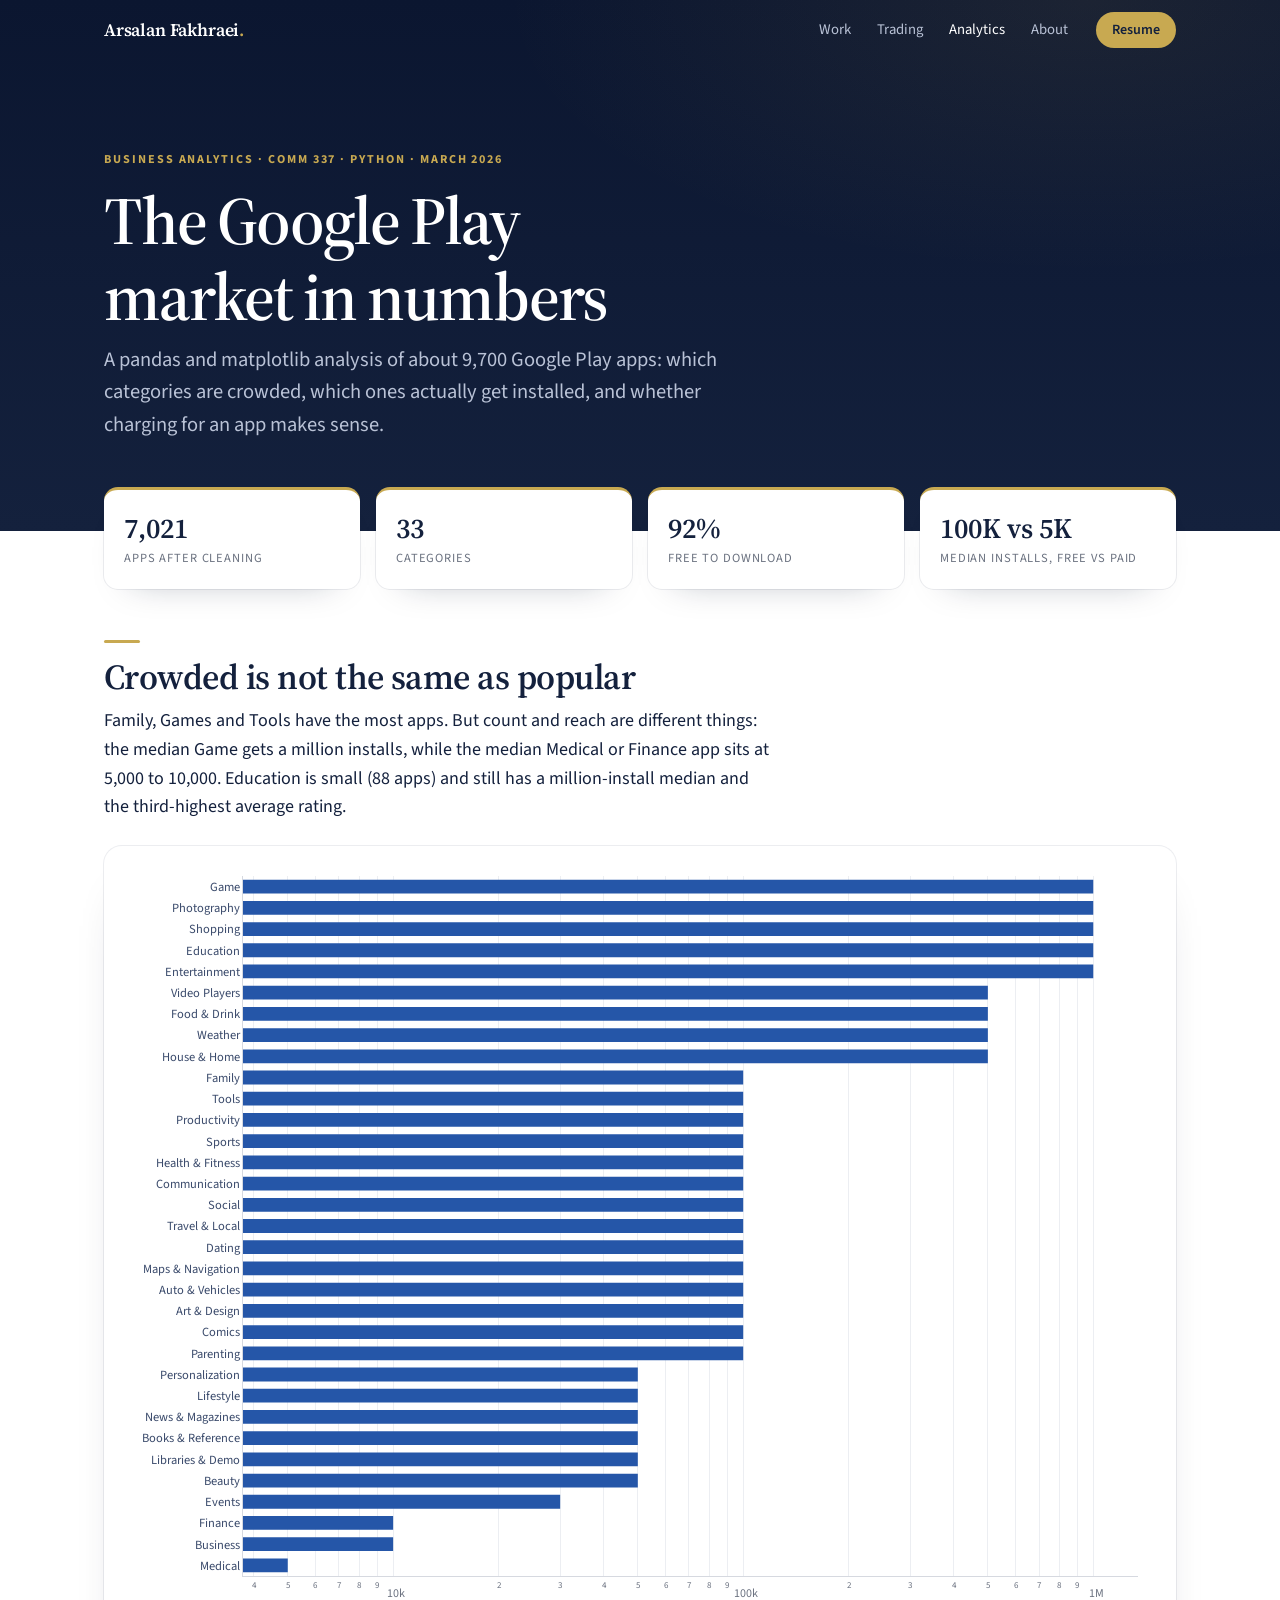
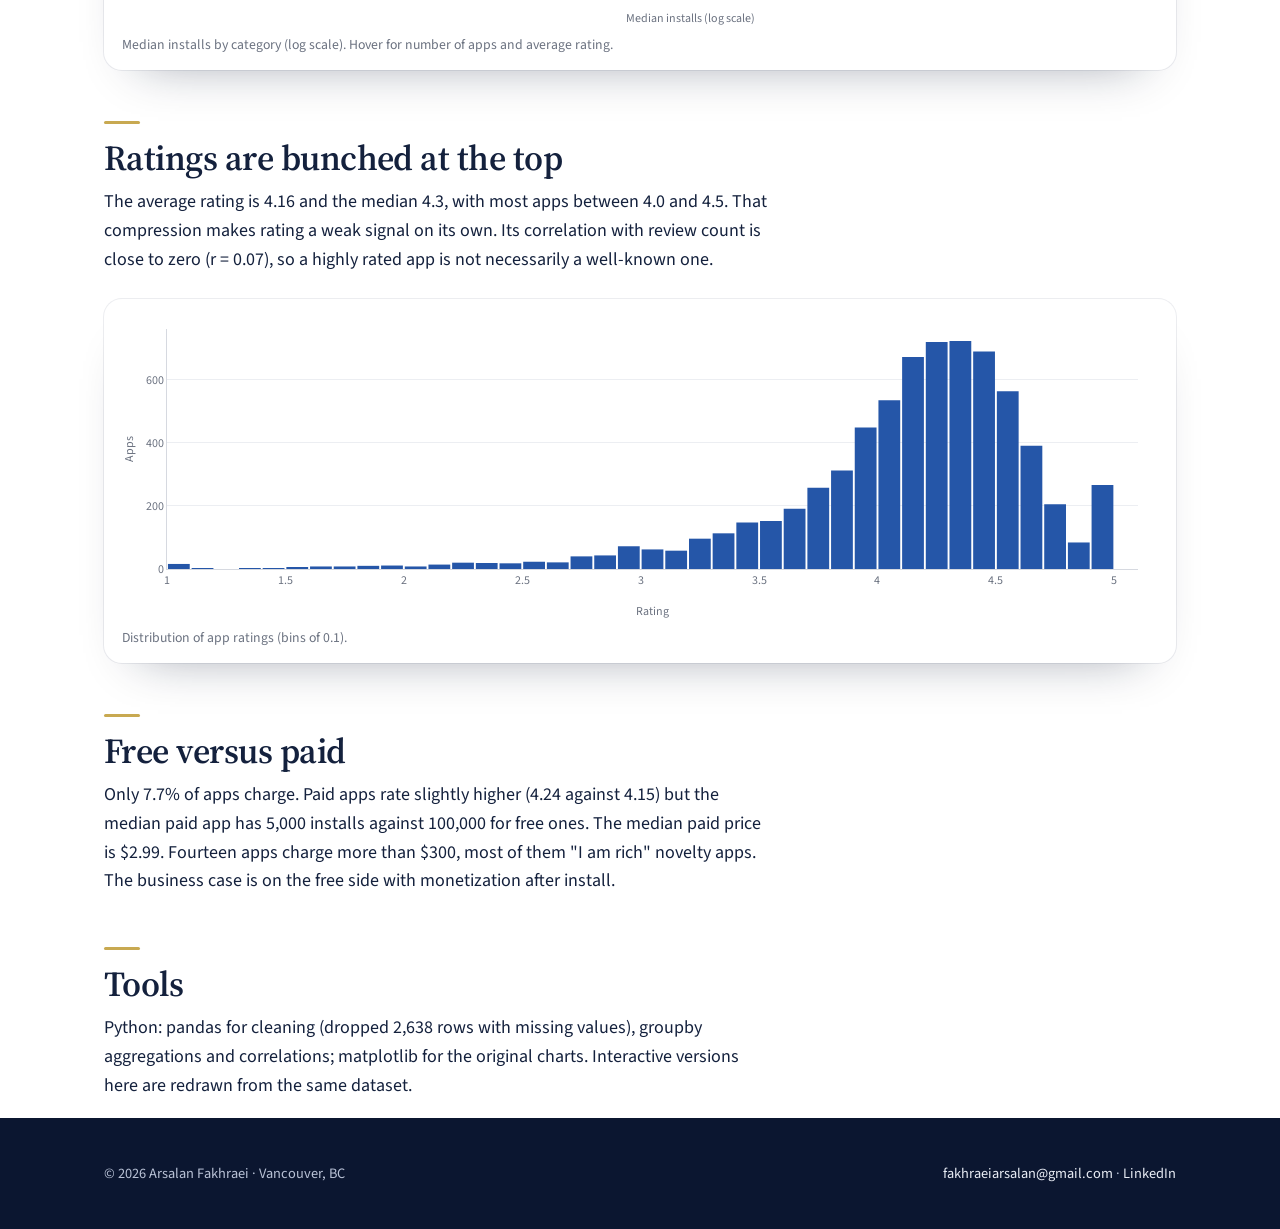
==== work/google-play-market.html @ 37db87f2 "Add files via upload" ====
<!DOCTYPE html>
<html lang="en">
<head>
<meta charset="utf-8">
<meta name="viewport" content="width=device-width,initial-scale=1,viewport-fit=cover">
<meta name="theme-color" content="#0b1630">
<link rel="preconnect" href="https://fonts.googleapis.com">
<link rel="preconnect" href="https://fonts.gstatic.com" crossorigin>
<link href="https://fonts.googleapis.com/css2?family=Source+Serif+4:opsz,wght@8..60,400;8..60,600&family=Source+Sans+3:wght@400;600;700&display=swap" rel="stylesheet">
<title>The Google Play market in numbers — Arsalan Fakhraei</title>
<meta name="description" content="Python analysis of Google Play apps: categories, installs, ratings and pricing.">
<link rel="icon" href="data:image/svg+xml,%3Csvg xmlns='http://www.w3.org/2000/svg' viewBox='0 0 64 64'%3E%3Crect width='64' height='64' rx='14' fill='%2314213d'/%3E%3Ctext x='32' y='42' font-family='Georgia,serif' font-size='28' font-weight='700' text-anchor='middle' fill='%23c8a951'%3EAF%3C/text%3E%3C/svg%3E">
<link rel="stylesheet" href="/css/site.css">
<script>document.documentElement.classList.add('js')</script>
<script src="/assets/js/site.js" defer></script>
<script src="/assets/js/plotly-2.35.2.min.js"></script>
<script src="/assets/js/charts.js"></script>
</head>
<body>
<header class="nav"><div class="nav-in"><a class="brand" href="/">Arsalan Fakhraei<span class="dot">.</span></a><nav class="links" aria-label="Main"><a href="/#work">Work</a><a href="/work/trading-system.html">Trading</a><a href="/#analytics" class="active">Analytics</a><a href="/#about">About</a></nav><a class="nav-cta" href="/assets/pdf/Arsalan_Fakhraei_Resume.pdf" target="_blank">Resume</a><button class="menu" aria-label="Open menu" aria-expanded="false"><span></span><span></span><span></span></button></div></header>
<main class="wrap">
<div class="page-title"><div class="kicker">Business analytics · COMM 337 · Python · March 2026</div>
<h1>The Google Play market in numbers</h1>
<p class="lead">A pandas and matplotlib analysis of about 9,700 Google Play apps: which categories are crowded, which ones actually get installed, and whether charging for an app makes sense.</p></div>

<div class="facts"><div><b>7,021</b><span>Apps after cleaning</span></div><div><b>33</b><span>Categories</span></div><div><b>92%</b><span>Free to download</span></div><div><b>100K vs 5K</b><span>Median installs, free vs paid</span></div></div>

<h2>Crowded is not the same as popular</h2>
<p>Family, Games and Tools have the most apps. But count and reach are different things: the median Game gets a million installs, while the median Medical or Finance app sits at 5,000 to 10,000. Education is small (88 apps) and still has a million-install median and the third-highest average rating.</p>
<figure class="chart"><div id="ap-cat" style="height:760px"></div><figcaption>Median installs by category (log scale). Hover for number of apps and average rating.</figcaption></figure>

<h2>Ratings are bunched at the top</h2>
<p>The average rating is 4.16 and the median 4.3, with most apps between 4.0 and 4.5. That compression makes rating a weak signal on its own. Its correlation with review count is close to zero (r = 0.07), so a highly rated app is not necessarily a well-known one.</p>
<figure class="chart"><div id="ap-hist" style="height:300px"></div><figcaption>Distribution of app ratings (bins of 0.1).</figcaption></figure>

<h2>Free versus paid</h2>
<p>Only 7.7% of apps charge. Paid apps rate slightly higher (4.24 against 4.15) but the median paid app has 5,000 installs against 100,000 for free ones. The median paid price is $2.99. Fourteen apps charge more than $300, most of them "I am rich" novelty apps. The business case is on the free side with monetization after install.</p>

<h2>Tools</h2>
<p>Python: pandas for cleaning (dropped 2,638 rows with missing values), groupby aggregations and correlations; matplotlib for the original charts. Interactive versions here are redrawn from the same dataset.</p>

<script>
const DATA={"cat":[{"Category":"Art & Design","n":58,"med":100000.0,"r":4.38},{"Category":"Auto & Vehicles","n":63,"med":100000.0,"r":4.15},{"Category":"Beauty","n":37,"med":50000.0,"r":4.29},{"Category":"Books & Reference","n":141,"med":50000.0,"r":4.32},{"Category":"Business","n":222,"med":10000.0,"r":4.1},{"Category":"Comics","n":47,"med":100000.0,"r":4.17},{"Category":"Communication","n":188,"med":100000.0,"r":4.08},{"Category":"Dating","n":122,"med":100000.0,"r":3.96},{"Category":"Education","n":88,"med":1000000.0,"r":4.37},{"Category":"Entertainment","n":64,"med":1000000.0,"r":4.15},{"Category":"Events","n":38,"med":30000.0,"r":4.48},{"Category":"Family","n":1511,"med":100000.0,"r":4.18},{"Category":"Finance","n":258,"med":10000.0,"r":4.1},{"Category":"Food & Drink","n":72,"med":500000.0,"r":4.11},{"Category":"Game","n":832,"med":1000000.0,"r":4.24},{"Category":"Health & Fitness","n":191,"med":100000.0,"r":4.19},{"Category":"House & Home","n":50,"med":500000.0,"r":4.13},{"Category":"Libraries & Demo","n":60,"med":50000.0,"r":4.2},{"Category":"Lifestyle","n":269,"med":50000.0,"r":4.09},{"Category":"Maps & Navigation","n":94,"med":100000.0,"r":4.01},{"Category":"Medical","n":266,"med":5000.0,"r":4.16},{"Category":"News & Magazines","n":154,"med":50000.0,"r":4.14},{"Category":"Parenting","n":44,"med":100000.0,"r":4.35},{"Category":"Personalization","n":274,"med":50000.0,"r":4.32},{"Category":"Photography","n":204,"med":1000000.0,"r":4.11},{"Category":"Productivity","n":223,"med":100000.0,"r":4.13},{"Category":"Shopping","n":146,"med":1000000.0,"r":4.21},{"Category":"Social","n":156,"med":100000.0,"r":4.26},{"Category":"Sports","n":221,"med":100000.0,"r":4.2},{"Category":"Tools","n":625,"med":100000.0,"r":4.01},{"Category":"Travel & Local","n":141,"med":100000.0,"r":4.01},{"Category":"Video Players","n":112,"med":500000.0,"r":4.02},{"Category":"Weather","n":50,"med":500000.0,"r":4.24}],"hist":[16,1,0,3,3,4,8,8,10,11,8,14,20,19,18,23,21,40,43,72,62,58,96,113,147,152,191,257,312,448,534,671,719,722,689,563,390,205,84,266,0]};

(function(){
 const c=[...DATA.cat].sort((a,b)=>a.med-b.med||a.n-b.n);
 hbar('ap-cat',{y:c.map(d=>d.Category),x:c.map(d=>d.med),color:C.blue,log:true,
   hover:c.map(d=>`<b>${d.Category}</b><br>median ${d.med.toLocaleString()} installs<br>${d.n} apps · avg rating ${d.r.toFixed(2)}`),
   xtitle:'Median installs (log scale)'});
 const bins=DATA.hist.map((v,i)=>(1+i*0.1+0.05).toFixed(2));
 vbar('ap-hist',{x:bins,y:DATA.hist,color:C.blue,hover:DATA.hist.map((v,i)=>`rating ${(1+i*0.1).toFixed(1)}–${(1.1+i*0.1).toFixed(1)}<br>${v} apps`),ytitle:'Apps',xtitle:'Rating',numeric:true});
})();

</script>
</main>
<footer><div class="wrap"><span>© 2026 Arsalan Fakhraei · Vancouver, BC</span><span><a href="mailto:fakhraeiarsalan@gmail.com">fakhraeiarsalan@gmail.com</a> · <a href="https://www.linkedin.com/in/arsalan-fakhraei/" target="_blank" rel="noopener">LinkedIn</a></span></div></footer>
</body>
</html>
---- css/site.css ----
/* arsalanfakhraei.ca — navy & gold */
:root{
  --navy:#14213d;--navy-deep:#0b1630;--navy-2:#1c2c50;
  --gold:#c8a951;--gold-light:#e3cf8f;--gold-ink:#8a6d1f;
  --ink:#14213d;--ink-2:#3a4a6b;--muted:#6b7280;
  --line:#e3e6ec;--bg:#ffffff;--bg-2:#f5f5f7;
  --on-navy:#e9edf5;--on-navy-2:#b9c2d6;
  --accent:#0b3d91;
  --max:1120px;--r:18px;
  --ease:cubic-bezier(.22,.61,.36,1);
}
*{box-sizing:border-box}
html{scroll-behavior:smooth;-webkit-text-size-adjust:100%}
body{margin:0;font-family:"Source Sans 3","Segoe UI",Helvetica,Arial,sans-serif;font-size:18px;line-height:1.6;color:var(--ink);background:var(--bg);-webkit-font-smoothing:antialiased;overflow-x:hidden}
h1,h2,h3{font-family:"Source Serif 4",Georgia,"Times New Roman",serif;line-height:1.12;margin:0 0 .6rem;color:var(--ink);letter-spacing:-.015em}
h1{font-size:clamp(2.4rem,5.2vw,4rem);font-weight:600}
h2{font-size:clamp(1.6rem,2.8vw,2.2rem);font-weight:600;margin-top:3.2rem}
h3{font-size:1.25rem;font-weight:600}
p{margin:0 0 1.05rem}
a{color:var(--accent);text-decoration:none}
a:hover{text-decoration:underline}
img{max-width:100%;display:block}
.wrap{max-width:var(--max);margin:0 auto;padding:0 24px}
b,strong{font-weight:600}

/* ---------- navigation ---------- */
.nav{position:fixed;inset:0 0 auto 0;z-index:50;transition:background .35s var(--ease),box-shadow .35s var(--ease)}
.nav-in{max-width:var(--max);margin:0 auto;padding:0 24px;height:60px;display:flex;align-items:center;gap:28px}
.nav .brand{font-family:"Source Serif 4",Georgia,serif;font-weight:600;font-size:1.1rem;color:#fff;margin-right:auto;letter-spacing:-.01em;white-space:nowrap}
.nav .brand:hover{text-decoration:none}
.nav .brand .dot{color:var(--gold)}
.nav .links{display:flex;gap:26px}
.nav .links a{color:var(--on-navy-2);font-size:.92rem;transition:color .2s}
.nav .links a:hover,.nav .links a.active{color:#fff;text-decoration:none}
.nav-cta{font-size:.88rem;font-weight:600;color:var(--navy);background:var(--gold);padding:7px 16px;border-radius:999px;transition:background .2s,transform .2s}
.nav-cta:hover{background:var(--gold-light);text-decoration:none;transform:translateY(-1px)}
.nav.scrolled{background:rgba(11,22,48,.9);-webkit-backdrop-filter:saturate(180%) blur(18px);backdrop-filter:saturate(180%) blur(18px);box-shadow:0 1px 0 rgba(255,255,255,.06)}
.menu{display:none;background:none;border:0;padding:8px;margin-right:-8px;cursor:pointer}
.menu span{display:block;width:20px;height:2px;background:#fff;margin:4px 0;border-radius:2px;transition:transform .3s var(--ease),opacity .3s}
.nav.open .menu span:nth-child(1){transform:translateY(6px) rotate(45deg)}
.nav.open .menu span:nth-child(2){opacity:0}
.nav.open .menu span:nth-child(3){transform:translateY(-6px) rotate(-45deg)}

/* ---------- buttons ---------- */
.btns{display:flex;gap:12px;flex-wrap:wrap;margin-top:26px}
.btn{display:inline-flex;align-items:center;gap:8px;padding:12px 22px;border-radius:999px;border:1px solid var(--navy);color:var(--navy);font-weight:600;font-size:.95rem;transition:transform .25s var(--ease),background .25s,color .25s,box-shadow .25s}
.btn:hover{text-decoration:none;transform:translateY(-2px)}
.btn.primary{background:var(--navy);color:#fff}
.btn.primary:hover{box-shadow:0 10px 24px -10px rgba(20,33,61,.6)}
.btn.gold{background:var(--gold);border-color:var(--gold);color:var(--navy)}
.btn.gold:hover{background:var(--gold-light);border-color:var(--gold-light);box-shadow:0 10px 28px -10px rgba(200,169,81,.7)}
.btn.ghost{border-color:rgba(255,255,255,.35);color:#fff}
.btn.ghost:hover{border-color:#fff;background:rgba(255,255,255,.06)}

/* ---------- kickers & labels ---------- */
.kicker,.eyebrow{font-weight:700;letter-spacing:.16em;text-transform:uppercase;font-size:.76rem;color:var(--gold-ink);margin-bottom:14px}
.dark .kicker,.dark .eyebrow,.hero .kicker,.page-title .kicker{color:var(--gold)}

/* ---------- home hero ---------- */
.hero{position:relative;min-height:100vh;min-height:100svh;display:flex;align-items:center;background:radial-gradient(900px 520px at 82% 8%,rgba(200,169,81,.09),transparent 65%),radial-gradient(900px 700px at 10% 110%,rgba(11,61,145,.5),transparent 60%),linear-gradient(180deg,var(--navy-deep),var(--navy) 70%);color:var(--on-navy);overflow:hidden;padding:120px 0 90px}
.hero .wrap{position:relative;z-index:2;width:100%}
.hero h1{color:#fff;font-size:clamp(3rem,9vw,6.6rem);letter-spacing:-.03em;line-height:1;margin-bottom:22px}
.hero h1 .gold{color:var(--gold)}
.hero .lead{font-size:clamp(1.1rem,1.8vw,1.4rem);color:var(--on-navy-2);max-width:40ch;line-height:1.5}
.hero-line{position:absolute;inset:auto 0 0 0;height:58%;z-index:1;pointer-events:none;opacity:.9;-webkit-mask-image:linear-gradient(90deg,transparent 0%,rgba(0,0,0,.25) 30%,#000 62%);mask-image:linear-gradient(90deg,transparent 0%,rgba(0,0,0,.25) 30%,#000 62%)}
@media (max-width:720px){.hero-line{height:40%;-webkit-mask-image:linear-gradient(180deg,transparent,#000 60%);mask-image:linear-gradient(180deg,transparent,#000 60%);opacity:.6}}
.hero-line svg{width:100%;height:100%}
.hero-line .ln{fill:none;stroke:var(--gold);stroke-width:2;stroke-linecap:round;stroke-linejoin:round;stroke-dasharray:3000;stroke-dashoffset:3000;animation:draw 3.2s var(--ease) .4s forwards;filter:drop-shadow(0 0 10px rgba(200,169,81,.45))}
.hero-line .area{fill:url(#heroFill);opacity:0;animation:fadein 1.6s ease 2.2s forwards}
.hero-line .grid line{stroke:rgba(255,255,255,.05);stroke-width:1}
@keyframes draw{to{stroke-dashoffset:0}}
@keyframes fadein{to{opacity:1}}
.scroll-cue{position:absolute;left:50%;bottom:26px;transform:translateX(-50%);z-index:2;color:var(--on-navy-2);font-size:.72rem;letter-spacing:.2em;text-transform:uppercase;display:flex;flex-direction:column;align-items:center;gap:8px}
.scroll-cue i{width:1px;height:34px;background:linear-gradient(var(--gold),transparent);animation:cue 2s ease-in-out infinite}
@keyframes cue{0%,100%{transform:scaleY(.4);transform-origin:top;opacity:.5}50%{transform:scaleY(1);opacity:1}}
.hero-inner{will-change:transform,opacity}

/* ---------- stat band ---------- */
.stats{display:grid;grid-template-columns:repeat(4,1fr);gap:0;border-bottom:1px solid var(--line)}
.stats .stat{padding:44px 24px;text-align:center;border-right:1px solid var(--line)}
.stats .stat:last-child{border-right:0}
.stats .num{font-family:"Source Serif 4",Georgia,serif;font-size:clamp(2rem,3.6vw,3rem);font-weight:600;color:var(--navy);letter-spacing:-.02em;line-height:1}
.stats .num em{font-style:normal;color:var(--gold)}
.stats .lbl{margin-top:10px;font-size:.86rem;color:var(--muted);letter-spacing:.02em}

/* ---------- sections ---------- */
.section{padding:120px 0}
.section.tight{padding:90px 0}
.section.gray{background:var(--bg-2)}
.section.dark{background:linear-gradient(180deg,var(--navy),var(--navy-deep));color:var(--on-navy)}
.section.dark h2,.section.dark h3{color:#fff}
.section.dark p{color:var(--on-navy-2)}
.section.dark a.more{color:var(--gold)}
.section.black{background:#0a0a0c;color:#e8e8ec}
.section.black h2{color:#fff}.section.black p{color:#9a9aa6}.section.black a.more{color:var(--gold)}
.sec-head{text-align:center;max-width:760px;margin:0 auto 56px}
.sec-head h2{margin-top:0;font-size:clamp(2rem,4.4vw,3.4rem);letter-spacing:-.025em}
.sec-head p{font-size:1.15rem;color:var(--ink-2)}
.dark .sec-head p{color:var(--on-navy-2)}

/* feature split */
.feature{display:grid;grid-template-columns:1fr 1.1fr;gap:64px;align-items:center}
.feature.flip .f-media{order:-1}
.feature h2{margin-top:0;font-size:clamp(2rem,4vw,3.1rem);letter-spacing:-.025em}
.feature p{font-size:1.1rem;color:var(--ink-2)}
.feature .f-media{position:relative}
.feature .f-media img{width:100%;border-radius:14px;box-shadow:0 30px 60px -30px rgba(11,22,48,.45),0 0 0 1px rgba(20,33,61,.06)}
.dark .feature .f-media img{box-shadow:0 40px 80px -30px rgba(0,0,0,.7),0 0 0 1px rgba(255,255,255,.08)}
.mini-facts{display:flex;gap:34px;flex-wrap:wrap;margin:26px 0 8px}
.mini-facts div b{display:block;font-family:"Source Serif 4",Georgia,serif;font-size:1.7rem;color:var(--navy);line-height:1.1}
.dark .mini-facts div b{color:var(--gold)}
.mini-facts div span{font-size:.8rem;color:var(--muted);text-transform:uppercase;letter-spacing:.08em}
.dark .mini-facts div span{color:var(--on-navy-2)}
a.more{font-weight:600;display:inline-flex;align-items:center;gap:6px}
a.more::after{content:"→";transition:transform .25s var(--ease)}
a.more:hover{text-decoration:none}
a.more:hover::after{transform:translateX(4px)}

/* stacked covers */
.covers{display:grid;grid-template-columns:repeat(3,1fr);gap:28px}
.cover{display:block;color:inherit}
.cover:hover{text-decoration:none}
.cover .ph{border-radius:14px;overflow:hidden;background:#fff;box-shadow:0 24px 50px -28px rgba(11,22,48,.45),0 0 0 1px rgba(20,33,61,.06);aspect-ratio:3/4}
.cover .ph img{width:100%;height:100%;object-fit:cover;object-position:top;transition:transform .8s var(--ease)}
.cover:hover .ph img{transform:scale(1.04)}
.cover .cap{margin-top:16px}
.cover .cap .eyebrow{margin-bottom:6px}
.cover .cap h3{font-size:1.15rem;margin-bottom:4px}
.cover .cap p{font-size:.95rem;color:var(--ink-2);margin:0}

/* ---------- cards ---------- */
.grid{display:grid;grid-template-columns:repeat(auto-fill,minmax(300px,1fr));gap:28px;margin-top:24px}
.card{border-radius:var(--r);overflow:hidden;background:#fff;display:flex;flex-direction:column;box-shadow:0 1px 0 rgba(20,33,61,.04),0 0 0 1px rgba(20,33,61,.07);transition:transform .45s var(--ease),box-shadow .45s var(--ease)}
.card:hover{transform:translateY(-6px);box-shadow:0 30px 60px -30px rgba(11,22,48,.35),0 0 0 1px rgba(20,33,61,.08)}
.card .media{overflow:hidden;border-bottom:1px solid var(--line);background:#fff}
.card img{width:100%;aspect-ratio:4/3;object-fit:cover;object-position:top;transition:transform .8s var(--ease)}
.card:hover img{transform:scale(1.04)}
.card .body{padding:24px 24px 26px;display:flex;flex-direction:column;flex:1}
.card .tag{font-size:.72rem;letter-spacing:.14em;text-transform:uppercase;color:var(--gold-ink);font-weight:700;margin-bottom:8px}
.card h3{margin-bottom:8px}
.card p{color:var(--ink-2);font-size:1rem;flex:1}
.card a.stretch::before{content:"";position:absolute;inset:0}
.card{position:relative}

/* ---------- about & contact ---------- */
.about{display:grid;grid-template-columns:.8fr 1.4fr;gap:64px}
.about h2{margin-top:0;font-size:clamp(2rem,4vw,3rem)}
.about p{font-size:1.12rem;color:var(--ink-2)}
.contact{text-align:center}
.contact h2{margin-top:0;font-size:clamp(2.2rem,5vw,3.8rem);letter-spacing:-.03em}
.contact .btns{justify-content:center}

/* ---------- inner pages ---------- */
.page-title{position:relative;margin:0 calc(50% - 50vw);padding:150px calc(50vw - 50% + 0px) 72px;background:radial-gradient(900px 420px at 85% 0%,rgba(200,169,81,.09),transparent 65%),linear-gradient(180deg,var(--navy-deep),var(--navy));color:var(--on-navy)}
.page-title>*{max-width:var(--max);margin-left:auto;margin-right:auto}
.page-title h1{color:#fff;font-size:clamp(2.3rem,5.4vw,4.2rem);letter-spacing:-.03em;max-width:18ch;margin-left:0}
.page-title p.lead{font-size:clamp(1.05rem,1.6vw,1.3rem);color:var(--on-navy-2);max-width:62ch;margin-left:0}
.page-title .kicker{margin-left:0}
main.wrap>h2{position:relative;padding-top:18px}
main.wrap>h2::before{content:"";position:absolute;top:0;left:0;width:36px;height:3px;border-radius:2px;background:var(--gold)}
main.wrap>p,main.wrap>ul,main.wrap>ol{max-width:74ch}
.facts{display:grid;grid-template-columns:repeat(auto-fit,minmax(160px,1fr));gap:16px;margin:36px 0 12px}
.facts div{background:#fff;border-radius:14px;padding:22px 20px;box-shadow:0 0 0 1px rgba(20,33,61,.08),0 18px 36px -28px rgba(11,22,48,.35);border-top:3px solid var(--gold)}
.facts div b{display:block;font-size:clamp(1.4rem,2.2vw,1.8rem);font-family:"Source Serif 4",Georgia,serif;color:var(--navy);line-height:1.15;margin-bottom:6px}
.facts div span{font-size:.78rem;color:var(--muted);text-transform:uppercase;letter-spacing:.07em;line-height:1.35;display:block}
.page-title+.facts{margin-top:-44px;position:relative;z-index:2}
.figs{display:grid;grid-template-columns:1fr 1fr;gap:22px;margin:26px 0}
.figs figure{margin:0}
.figs img{width:100%;border-radius:12px;box-shadow:0 0 0 1px rgba(20,33,61,.08),0 22px 44px -30px rgba(11,22,48,.45)}
.figs figcaption,figure.chart figcaption{font-size:.86rem;color:var(--muted);margin-top:8px}
figure.chart{margin:24px 0 34px;padding:20px 18px 14px;border-radius:var(--r);background:#fff;box-shadow:0 0 0 1px rgba(20,33,61,.08),0 26px 50px -36px rgba(11,22,48,.45)}
.note{border-left:3px solid var(--gold);background:var(--bg-2);padding:16px 20px;border-radius:0 12px 12px 0;color:var(--ink-2);font-size:.96rem;max-width:80ch}
.list{padding-left:1.2rem}.list li{margin-bottom:.6rem}
.list li::marker{color:var(--gold-ink)}
table.spec{width:100%;border-collapse:separate;border-spacing:0;margin:22px 0;font-size:.97rem;border-radius:14px;overflow:hidden;box-shadow:0 0 0 1px rgba(20,33,61,.1)}
table.spec th,table.spec td{padding:14px 18px;text-align:left;vertical-align:top;border-bottom:1px solid var(--line)}
table.spec tr:last-child th,table.spec tr:last-child td{border-bottom:0}
table.spec th{background:var(--navy);color:#fff;width:24%;font-weight:600;border-bottom-color:rgba(255,255,255,.08)}
table.spec td{background:#fff}
.pdfframe{width:100%;height:78vh;border:0;border-radius:14px;margin:20px 0;box-shadow:0 0 0 1px rgba(20,33,61,.1)}
.section-label{font-family:"Source Sans 3",sans-serif!important;font-size:.78rem!important;letter-spacing:.16em;text-transform:uppercase;color:var(--gold-ink)!important;margin:2.4rem 0 .2rem!important}
.subhead{color:var(--ink-2)}

/* ---------- footer ---------- */
footer{background:var(--navy-deep);color:var(--on-navy-2);padding:44px 0;font-size:.9rem}
footer .wrap{display:flex;justify-content:space-between;flex-wrap:wrap;gap:12px}
footer a{color:var(--on-navy)}
footer a:hover{color:var(--gold)}
main.wrap+footer,main+footer{margin-top:110px}

/* ---------- scroll reveal ---------- */
.js .reveal{opacity:0;transform:translateY(36px);transition:opacity 1s var(--ease),transform 1s var(--ease);transition-delay:var(--d,0s)}
.js .reveal.zoom{transform:translateY(40px) scale(.96)}
.js .reveal.in{opacity:1;transform:none}
@media (prefers-reduced-motion:reduce){
  html{scroll-behavior:auto}
  .js .reveal{opacity:1;transform:none;transition:none}
  .hero-line .ln{animation:none;stroke-dashoffset:0}.hero-line .area{animation:none;opacity:1}
  .scroll-cue i{animation:none}
  .card,.card img,.cover .ph img,.btn{transition:none}
}

/* ---------- responsive ---------- */
@media (max-width:900px){
  .feature,.about{grid-template-columns:1fr;gap:36px}
  .feature.flip .f-media{order:0}
  .covers{grid-template-columns:1fr 1fr}
  .stats{grid-template-columns:1fr 1fr}
  .stats .stat:nth-child(2){border-right:0}
  .stats .stat:nth-child(-n+2){border-bottom:1px solid var(--line)}
  .section{padding:84px 0}
}
@media (max-width:720px){
  body{font-size:17px}
  .wrap,.nav-in{padding:0 16px}
  .nav .links{position:absolute;top:60px;left:0;right:0;flex-direction:column;gap:0;background:rgba(11,22,48,.97);-webkit-backdrop-filter:blur(18px);backdrop-filter:blur(18px);padding:6px 16px 14px;transform:translateY(-8px);opacity:0;pointer-events:none;transition:opacity .3s var(--ease),transform .3s var(--ease)}
  .nav .links a{padding:13px 0;border-bottom:1px solid rgba(255,255,255,.07);font-size:1rem}
  .nav.open{background:rgba(11,22,48,.97)}
  .nav.open .links{opacity:1;transform:none;pointer-events:auto}
  .menu{display:block}
  .nav-cta{padding:6px 13px}
  .covers{grid-template-columns:1fr}
  .cover .ph{aspect-ratio:4/3}
  .figs{grid-template-columns:1fr}
  .stats .stat{padding:30px 12px}
  .page-title{padding-top:120px;padding-bottom:64px}
  table.spec th{width:34%}
  table.spec th,table.spec td{padding:12px 12px}
  .grid{grid-template-columns:1fr}
}
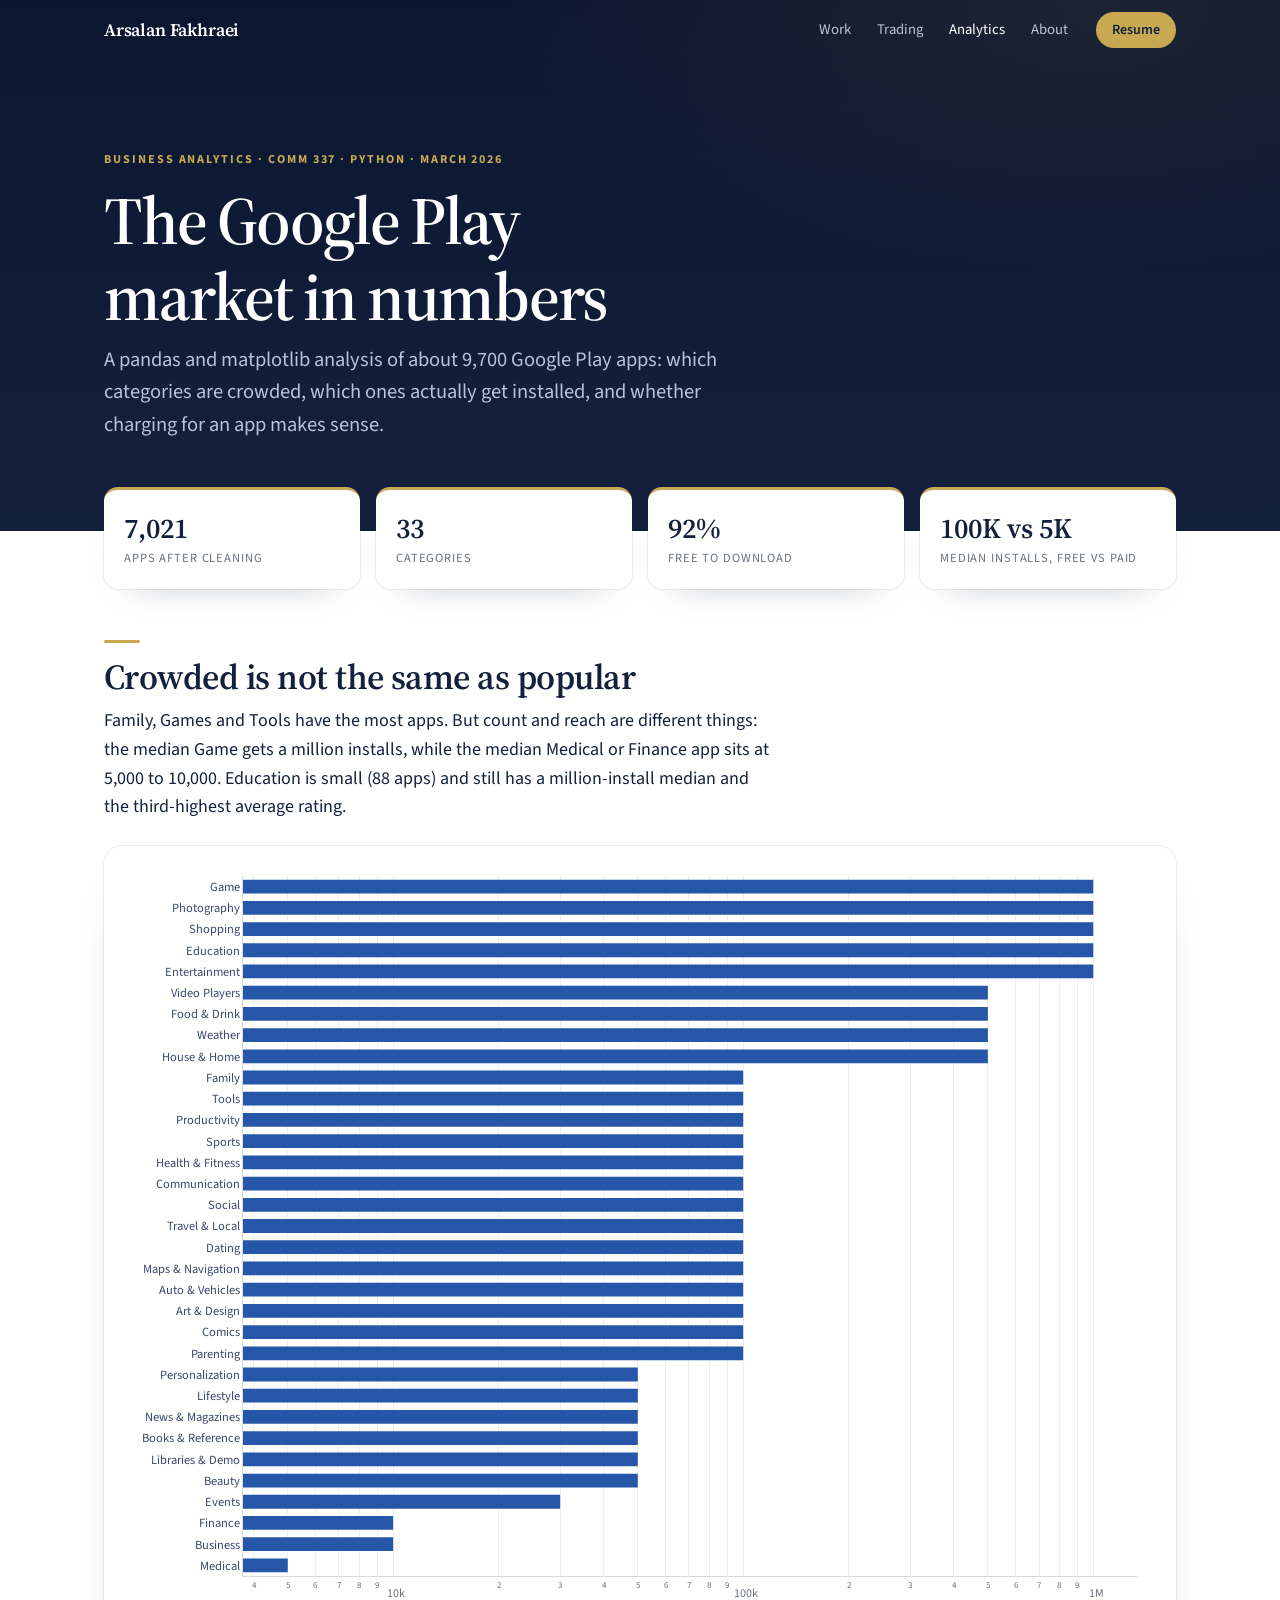
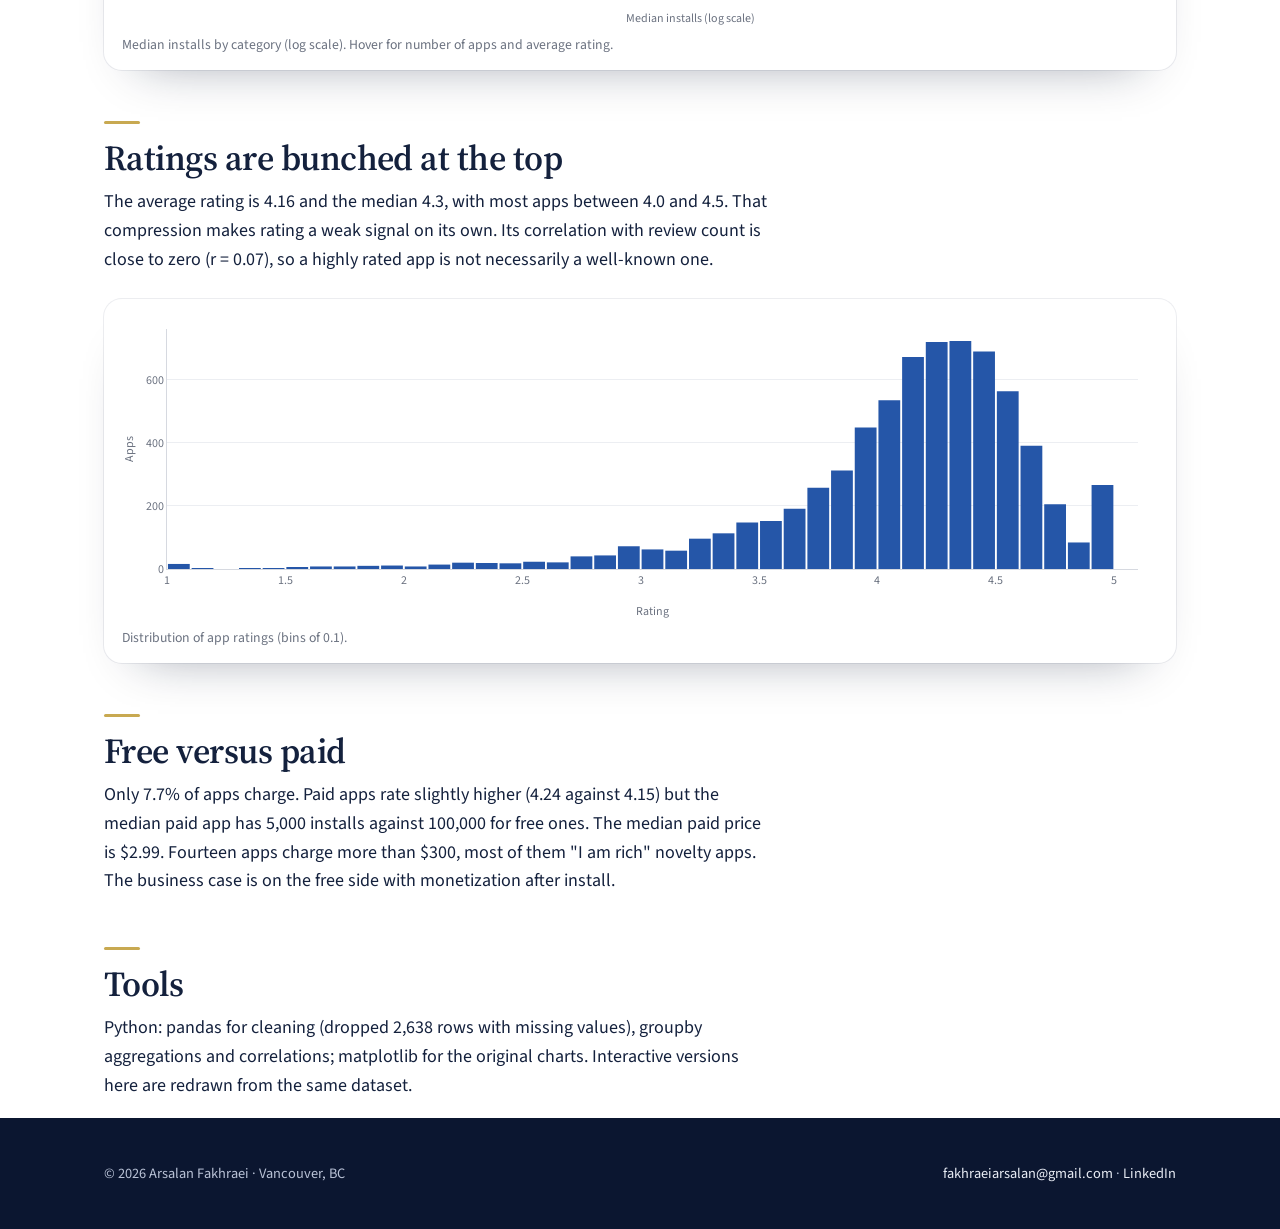
==== commit 61e62f2c: "Add files via upload" ====
--- a/work/google-play-market.html
+++ b/work/google-play-market.html
@@ -17,7 +17,7 @@
 <script src="/assets/js/charts.js"></script>
 </head>
 <body>
-<header class="nav"><div class="nav-in"><a class="brand" href="/">Arsalan Fakhraei<span class="dot">.</span></a><nav class="links" aria-label="Main"><a href="/#work">Work</a><a href="/work/trading-system.html">Trading</a><a href="/#analytics" class="active">Analytics</a><a href="/#about">About</a></nav><a class="nav-cta" href="/assets/pdf/Arsalan_Fakhraei_Resume.pdf" target="_blank">Resume</a><button class="menu" aria-label="Open menu" aria-expanded="false"><span></span><span></span><span></span></button></div></header>
+<header class="nav"><div class="nav-in"><a class="brand" href="/">Arsalan Fakhraei</a><nav class="links" aria-label="Main"><a href="/#work">Work</a><a href="/work/trading-system.html">Trading</a><a href="/#analytics" class="active">Analytics</a><a href="/#about">About</a></nav><a class="nav-cta" href="/assets/pdf/Arsalan_Fakhraei_Resume.pdf" target="_blank">Resume</a><button class="menu" aria-label="Open menu" aria-expanded="false"><span></span><span></span><span></span></button></div></header>
 <main class="wrap">
 <div class="page-title"><div class="kicker">Business analytics · COMM 337 · Python · March 2026</div>
 <h1>The Google Play market in numbers</h1>
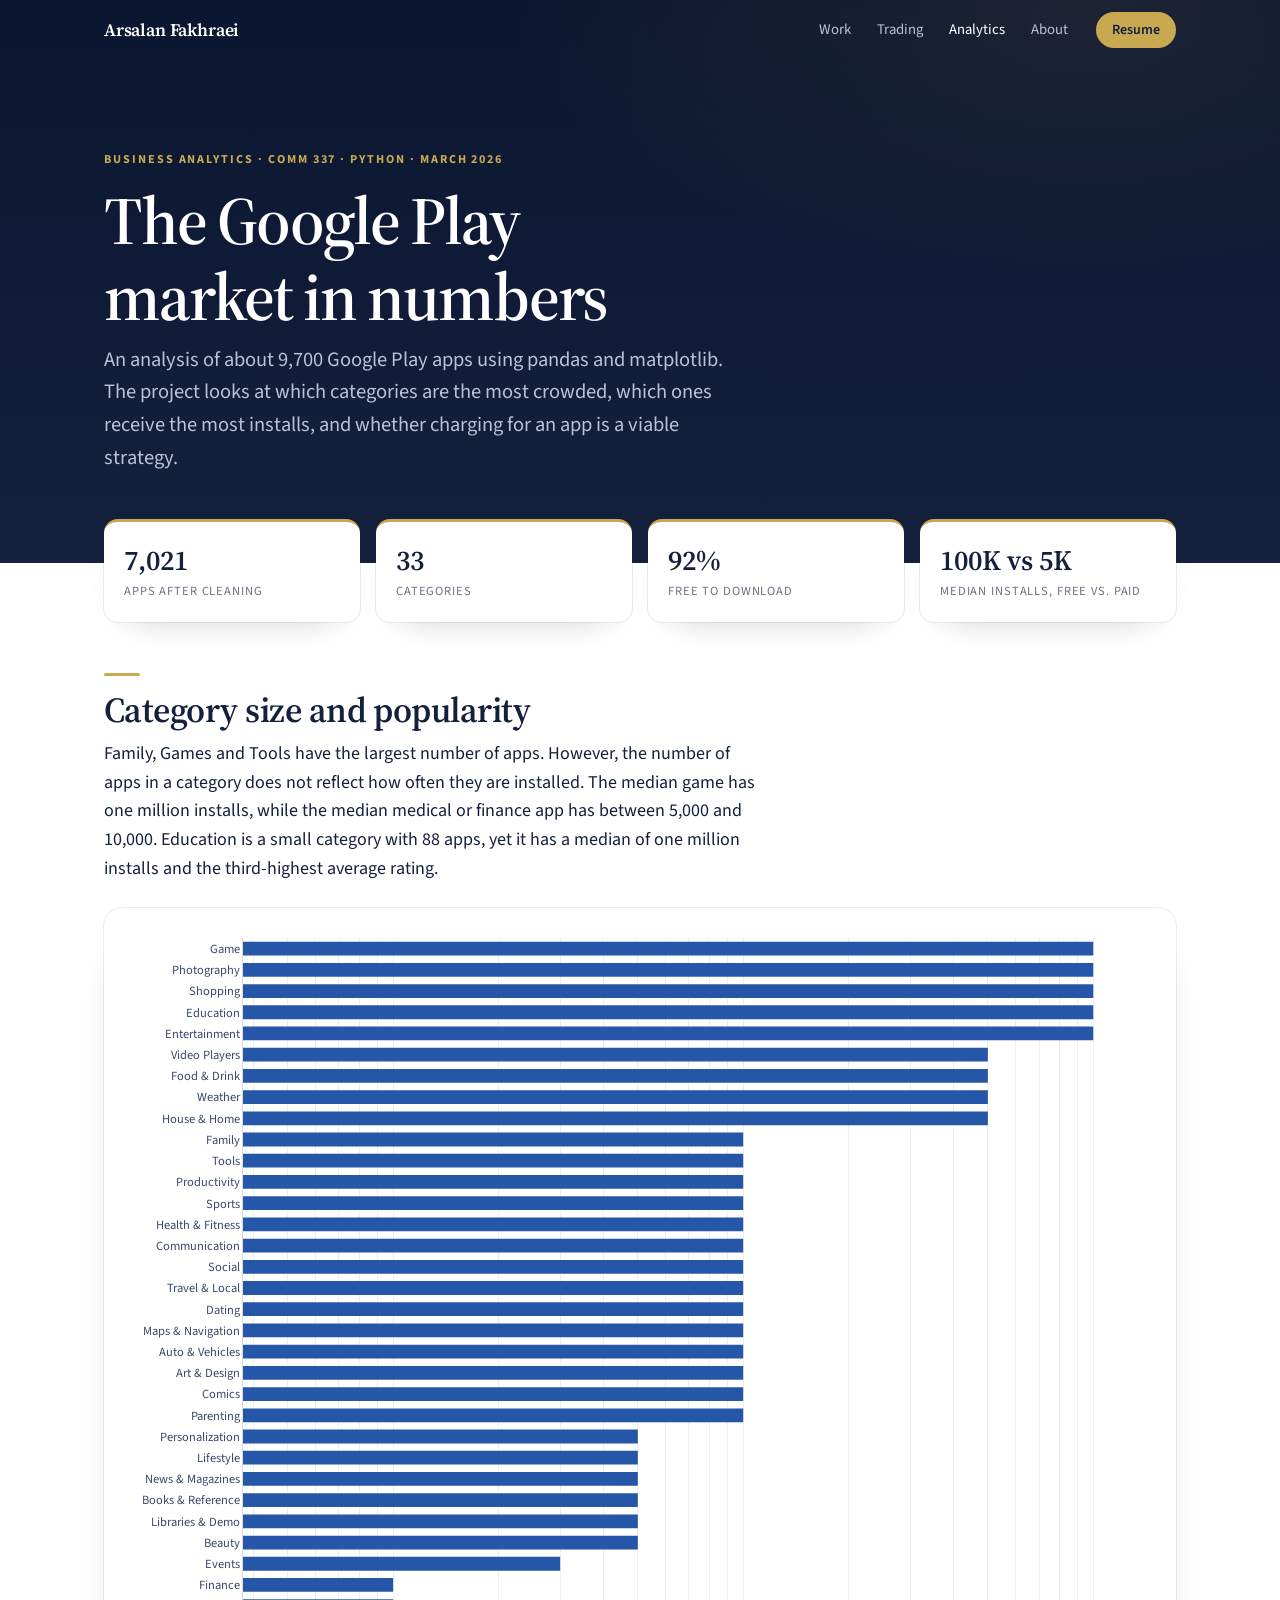
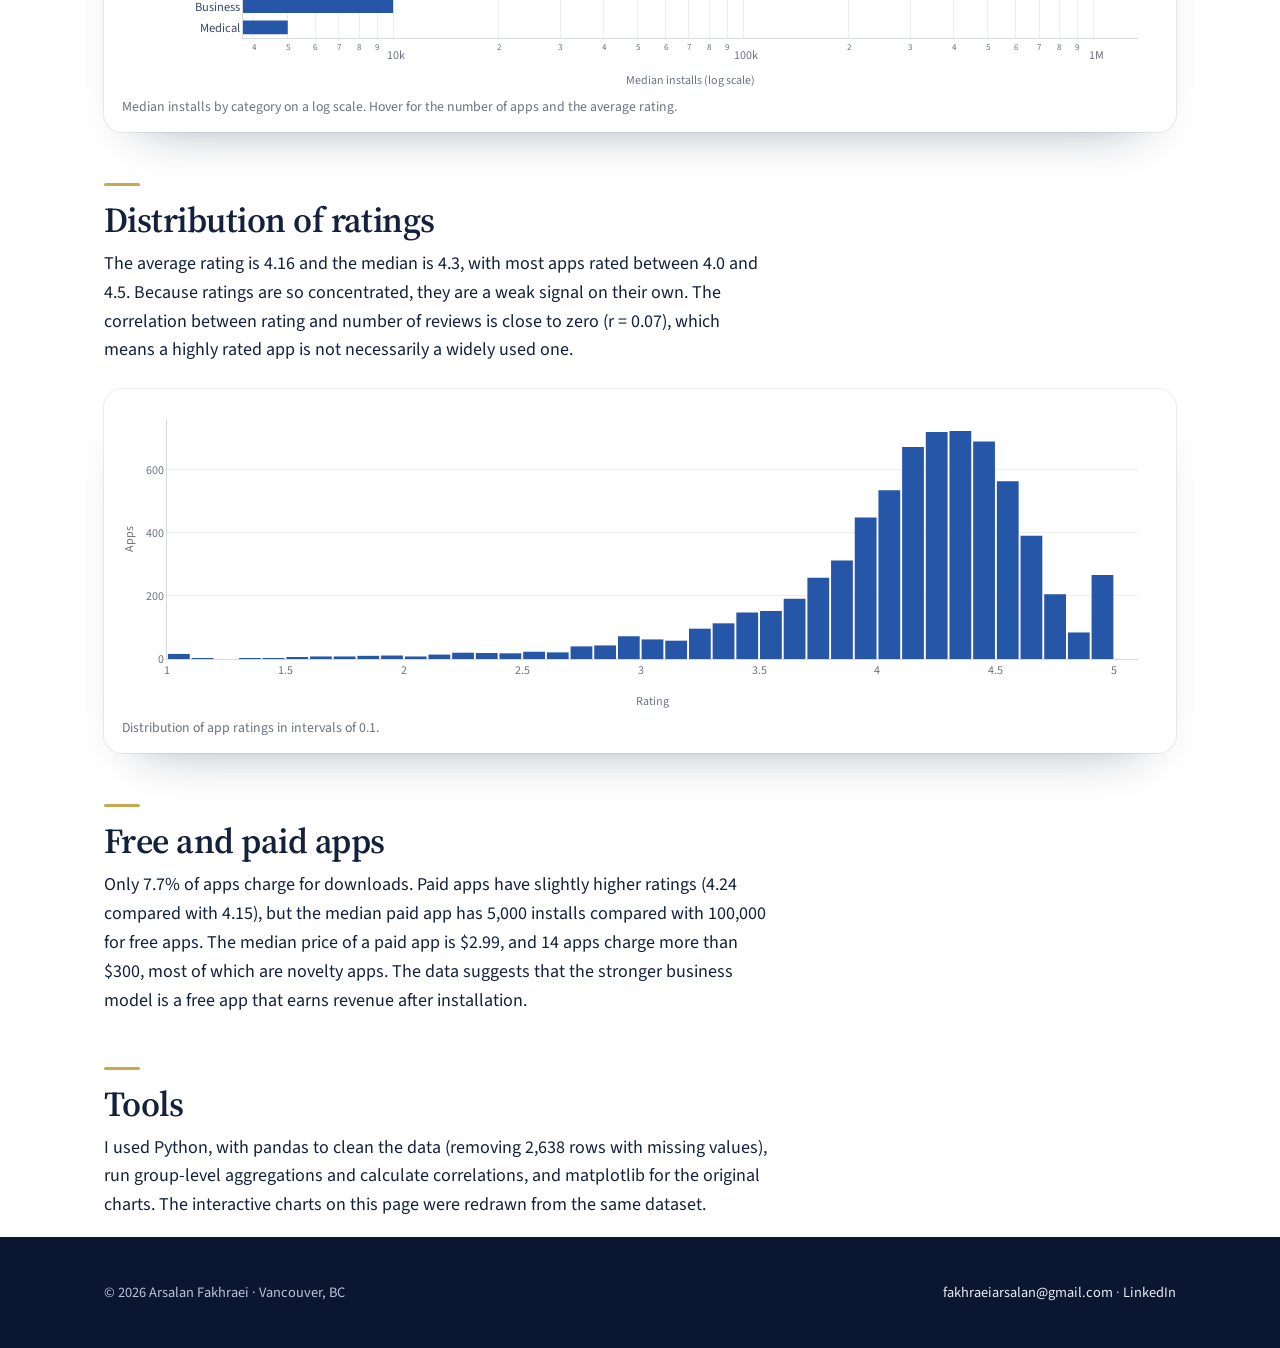
==== commit 2666fcc9: "Add files via upload" ====
--- a/work/google-play-market.html
+++ b/work/google-play-market.html
@@ -9,6 +9,14 @@
 <link href="https://fonts.googleapis.com/css2?family=Source+Serif+4:opsz,wght@8..60,400;8..60,600&family=Source+Sans+3:wght@400;600;700&display=swap" rel="stylesheet">
 <title>The Google Play market in numbers — Arsalan Fakhraei</title>
 <meta name="description" content="Python analysis of Google Play apps: categories, installs, ratings and pricing.">
+<link rel="canonical" href="https://arsalanfakhraei.ca/work/google-play-market.html">
+<meta property="og:type" content="website">
+<meta property="og:site_name" content="Arsalan Fakhraei">
+<meta property="og:title" content="The Google Play market in numbers — Arsalan Fakhraei">
+<meta property="og:description" content="Python analysis of Google Play apps: categories, installs, ratings and pricing.">
+<meta property="og:url" content="https://arsalanfakhraei.ca/work/google-play-market.html">
+<meta property="og:image" content="https://arsalanfakhraei.ca/assets/img/ifc-val.jpg">
+<meta name="twitter:card" content="summary_large_image">
 <link rel="icon" href="data:image/svg+xml,%3Csvg xmlns='http://www.w3.org/2000/svg' viewBox='0 0 64 64'%3E%3Crect width='64' height='64' rx='14' fill='%2314213d'/%3E%3Ctext x='32' y='42' font-family='Georgia,serif' font-size='28' font-weight='700' text-anchor='middle' fill='%23c8a951'%3EAF%3C/text%3E%3C/svg%3E">
 <link rel="stylesheet" href="/css/site.css">
 <script>document.documentElement.classList.add('js')</script>
@@ -21,23 +29,23 @@
 <main class="wrap">
 <div class="page-title"><div class="kicker">Business analytics · COMM 337 · Python · March 2026</div>
 <h1>The Google Play market in numbers</h1>
-<p class="lead">A pandas and matplotlib analysis of about 9,700 Google Play apps: which categories are crowded, which ones actually get installed, and whether charging for an app makes sense.</p></div>
+<p class="lead">An analysis of about 9,700 Google Play apps using pandas and matplotlib. The project looks at which categories are the most crowded, which ones receive the most installs, and whether charging for an app is a viable strategy.</p></div>
 
-<div class="facts"><div><b>7,021</b><span>Apps after cleaning</span></div><div><b>33</b><span>Categories</span></div><div><b>92%</b><span>Free to download</span></div><div><b>100K vs 5K</b><span>Median installs, free vs paid</span></div></div>
+<div class="facts"><div><b>7,021</b><span>Apps after cleaning</span></div><div><b>33</b><span>Categories</span></div><div><b>92%</b><span>Free to download</span></div><div><b>100K vs 5K</b><span>Median installs, free vs. paid</span></div></div>
 
-<h2>Crowded is not the same as popular</h2>
-<p>Family, Games and Tools have the most apps. But count and reach are different things: the median Game gets a million installs, while the median Medical or Finance app sits at 5,000 to 10,000. Education is small (88 apps) and still has a million-install median and the third-highest average rating.</p>
-<figure class="chart"><div id="ap-cat" style="height:760px"></div><figcaption>Median installs by category (log scale). Hover for number of apps and average rating.</figcaption></figure>
+<h2>Category size and popularity</h2>
+<p>Family, Games and Tools have the largest number of apps. However, the number of apps in a category does not reflect how often they are installed. The median game has one million installs, while the median medical or finance app has between 5,000 and 10,000. Education is a small category with 88 apps, yet it has a median of one million installs and the third-highest average rating.</p>
+<figure class="chart"><div id="ap-cat" style="height:760px"></div><figcaption>Median installs by category on a log scale. Hover for the number of apps and the average rating.</figcaption></figure>
 
-<h2>Ratings are bunched at the top</h2>
-<p>The average rating is 4.16 and the median 4.3, with most apps between 4.0 and 4.5. That compression makes rating a weak signal on its own. Its correlation with review count is close to zero (r = 0.07), so a highly rated app is not necessarily a well-known one.</p>
-<figure class="chart"><div id="ap-hist" style="height:300px"></div><figcaption>Distribution of app ratings (bins of 0.1).</figcaption></figure>
+<h2>Distribution of ratings</h2>
+<p>The average rating is 4.16 and the median is 4.3, with most apps rated between 4.0 and 4.5. Because ratings are so concentrated, they are a weak signal on their own. The correlation between rating and number of reviews is close to zero (r = 0.07), which means a highly rated app is not necessarily a widely used one.</p>
+<figure class="chart"><div id="ap-hist" style="height:300px"></div><figcaption>Distribution of app ratings in intervals of 0.1.</figcaption></figure>
 
-<h2>Free versus paid</h2>
-<p>Only 7.7% of apps charge. Paid apps rate slightly higher (4.24 against 4.15) but the median paid app has 5,000 installs against 100,000 for free ones. The median paid price is $2.99. Fourteen apps charge more than $300, most of them "I am rich" novelty apps. The business case is on the free side with monetization after install.</p>
+<h2>Free and paid apps</h2>
+<p>Only 7.7% of apps charge for downloads. Paid apps have slightly higher ratings (4.24 compared with 4.15), but the median paid app has 5,000 installs compared with 100,000 for free apps. The median price of a paid app is $2.99, and 14 apps charge more than $300, most of which are novelty apps. The data suggests that the stronger business model is a free app that earns revenue after installation.</p>
 
 <h2>Tools</h2>
-<p>Python: pandas for cleaning (dropped 2,638 rows with missing values), groupby aggregations and correlations; matplotlib for the original charts. Interactive versions here are redrawn from the same dataset.</p>
+<p>I used Python, with pandas to clean the data (removing 2,638 rows with missing values), run group-level aggregations and calculate correlations, and matplotlib for the original charts. The interactive charts on this page were redrawn from the same dataset.</p>
 
 <script>
 const DATA={"cat":[{"Category":"Art & Design","n":58,"med":100000.0,"r":4.38},{"Category":"Auto & Vehicles","n":63,"med":100000.0,"r":4.15},{"Category":"Beauty","n":37,"med":50000.0,"r":4.29},{"Category":"Books & Reference","n":141,"med":50000.0,"r":4.32},{"Category":"Business","n":222,"med":10000.0,"r":4.1},{"Category":"Comics","n":47,"med":100000.0,"r":4.17},{"Category":"Communication","n":188,"med":100000.0,"r":4.08},{"Category":"Dating","n":122,"med":100000.0,"r":3.96},{"Category":"Education","n":88,"med":1000000.0,"r":4.37},{"Category":"Entertainment","n":64,"med":1000000.0,"r":4.15},{"Category":"Events","n":38,"med":30000.0,"r":4.48},{"Category":"Family","n":1511,"med":100000.0,"r":4.18},{"Category":"Finance","n":258,"med":10000.0,"r":4.1},{"Category":"Food & Drink","n":72,"med":500000.0,"r":4.11},{"Category":"Game","n":832,"med":1000000.0,"r":4.24},{"Category":"Health & Fitness","n":191,"med":100000.0,"r":4.19},{"Category":"House & Home","n":50,"med":500000.0,"r":4.13},{"Category":"Libraries & Demo","n":60,"med":50000.0,"r":4.2},{"Category":"Lifestyle","n":269,"med":50000.0,"r":4.09},{"Category":"Maps & Navigation","n":94,"med":100000.0,"r":4.01},{"Category":"Medical","n":266,"med":5000.0,"r":4.16},{"Category":"News & Magazines","n":154,"med":50000.0,"r":4.14},{"Category":"Parenting","n":44,"med":100000.0,"r":4.35},{"Category":"Personalization","n":274,"med":50000.0,"r":4.32},{"Category":"Photography","n":204,"med":1000000.0,"r":4.11},{"Category":"Productivity","n":223,"med":100000.0,"r":4.13},{"Category":"Shopping","n":146,"med":1000000.0,"r":4.21},{"Category":"Social","n":156,"med":100000.0,"r":4.26},{"Category":"Sports","n":221,"med":100000.0,"r":4.2},{"Category":"Tools","n":625,"med":100000.0,"r":4.01},{"Category":"Travel & Local","n":141,"med":100000.0,"r":4.01},{"Category":"Video Players","n":112,"med":500000.0,"r":4.02},{"Category":"Weather","n":50,"med":500000.0,"r":4.24}],"hist":[16,1,0,3,3,4,8,8,10,11,8,14,20,19,18,23,21,40,43,72,62,58,96,113,147,152,191,257,312,448,534,671,719,722,689,563,390,205,84,266,0]};
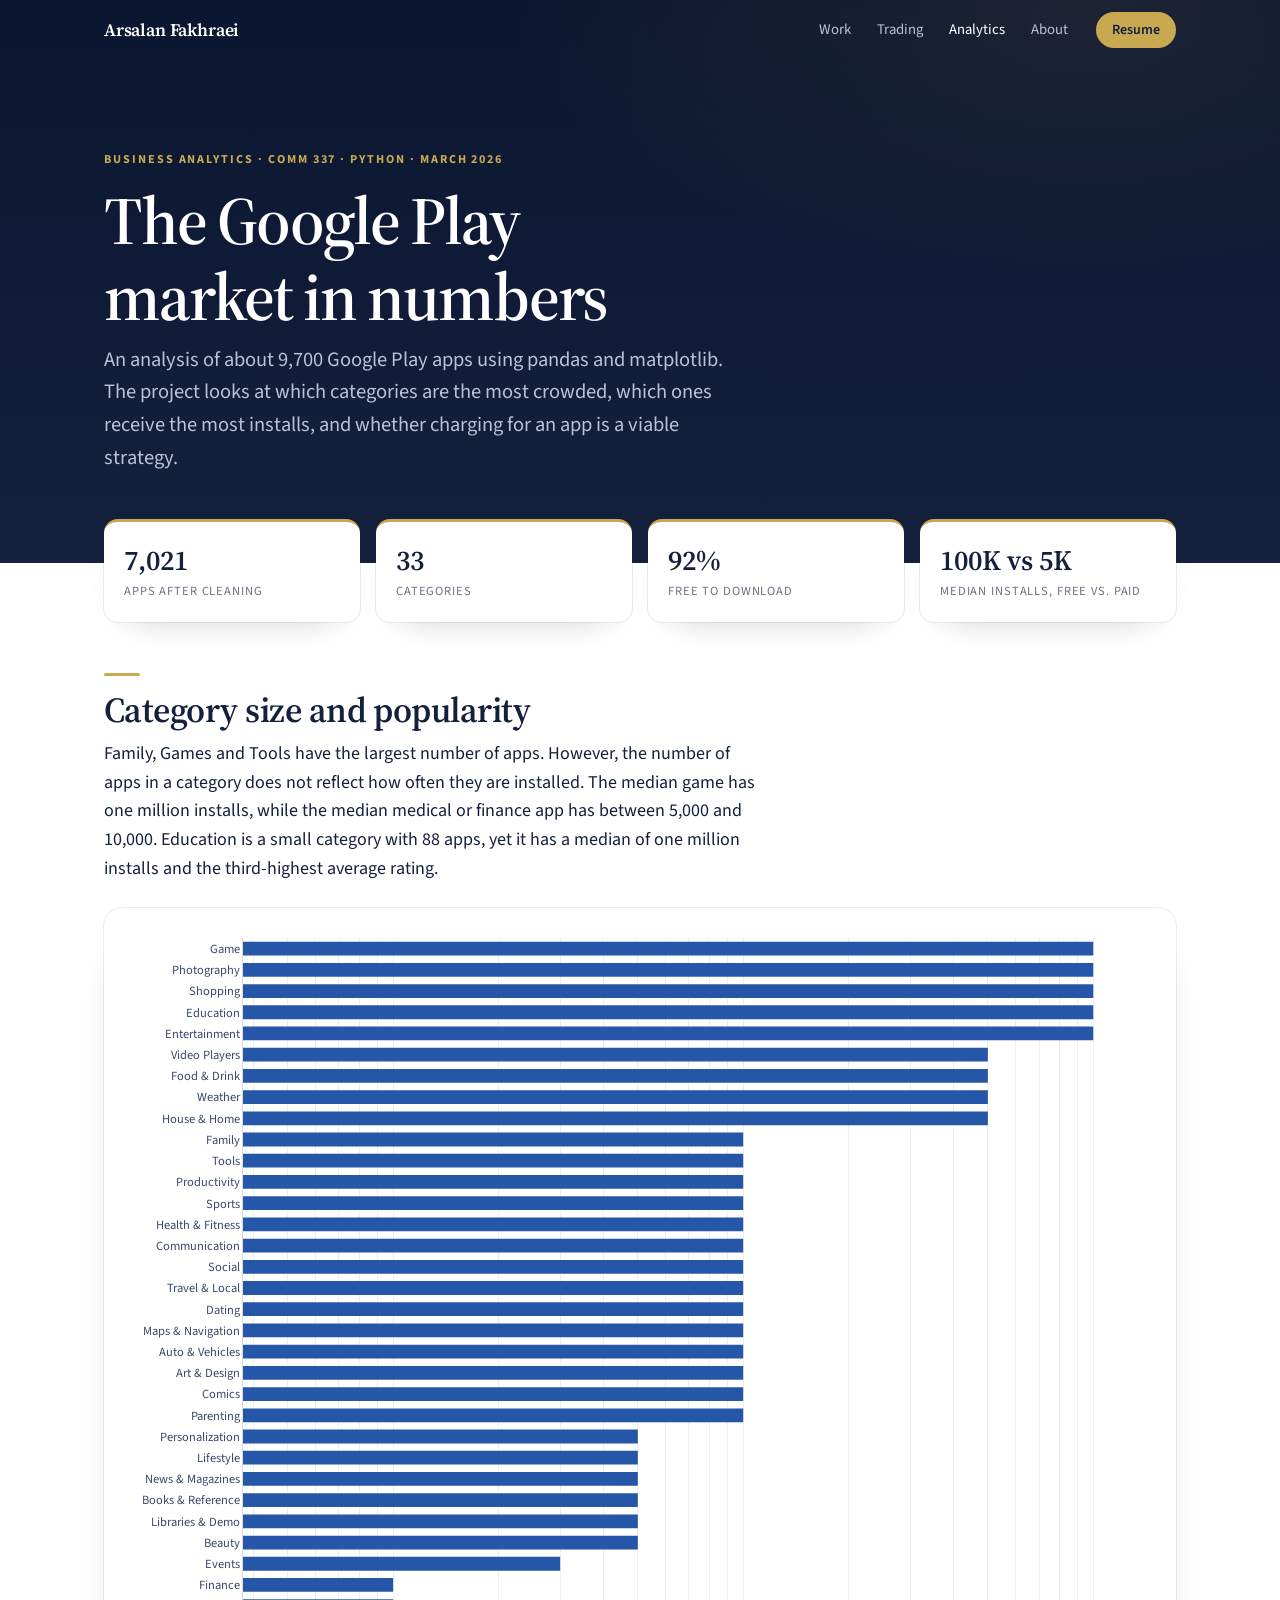
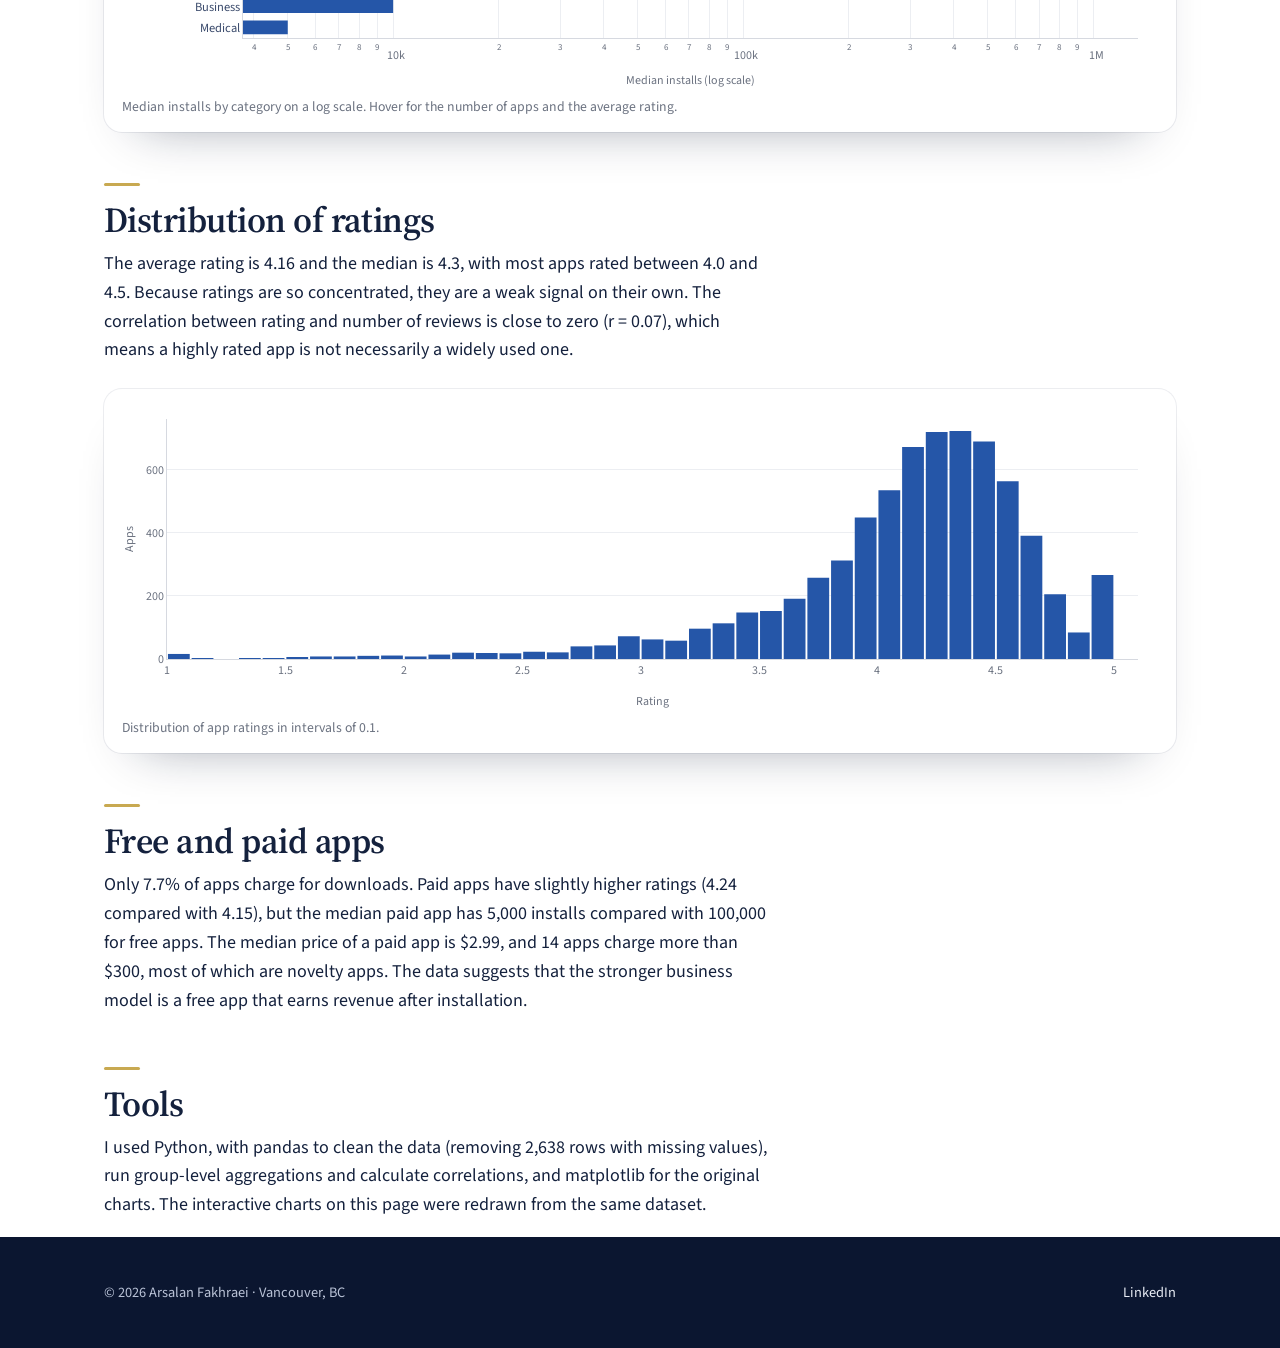
==== commit 984f0753: "Add files via upload" ====
--- a/work/google-play-market.html
+++ b/work/google-play-market.html
@@ -61,6 +61,6 @@
 
 </script>
 </main>
-<footer><div class="wrap"><span>© 2026 Arsalan Fakhraei · Vancouver, BC</span><span><a href="mailto:fakhraeiarsalan@gmail.com">fakhraeiarsalan@gmail.com</a> · <a href="https://www.linkedin.com/in/arsalan-fakhraei/" target="_blank" rel="noopener">LinkedIn</a></span></div></footer>
+<footer><div class="wrap"><span>© 2026 Arsalan Fakhraei · Vancouver, BC</span><span><a href="https://www.linkedin.com/in/arsalan-fakhraei/" target="_blank" rel="noopener">LinkedIn</a></span></div></footer>
 </body>
 </html>
